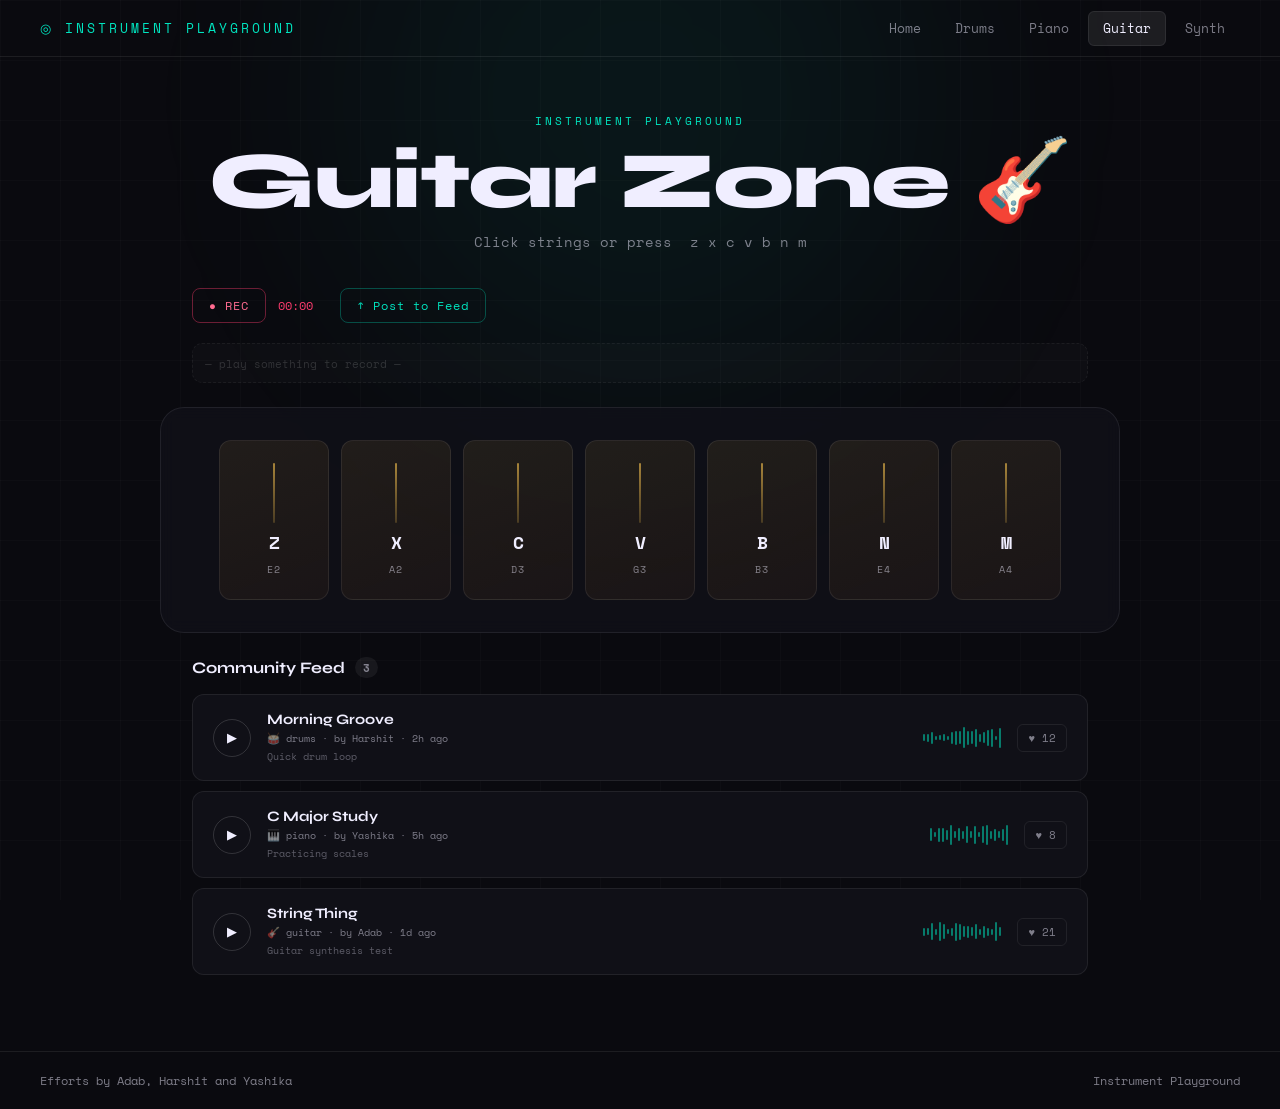
==== guitar.html @ b28dea64 "added all files" ====
<!DOCTYPE html>
<html lang="en" dir="ltr">
<head>
  <meta charset="utf-8">
  <meta name="viewport" content="width=device-width, initial-scale=1.0">
  <title>Guitar Zone · Instrument Playground</title>
  <link href="https://fonts.googleapis.com/css2?family=Space+Mono:wght@400;700&family=Syne:wght@400;700;800&display=swap" rel="stylesheet">
  <link rel="stylesheet" href="./styles.css">
  <style>
    body { --accent: #00e5c0; --accent-glow: rgba(0,229,192,0.10); }
  </style>
</head>
<body data-instrument="guitar" data-emoji="🎸">
  <div class="glow"></div>

  <nav>
    <a class="logo" href="./home.html">◎ Instrument Playground</a>
    <ul class="nav-links">
      <li><a href="./home.html">Home</a></li>
      <li><a href="./index (2).html">Drums</a></li>
      <li><a href="./piano.html">Piano</a></li>
      <li><a href="./guitar.html" class="active">Guitar</a></li>
      <li><a href="./synth.html">Synth</a></li>
    </ul>
  </nav>

  <header class="page-hero">
    <span class="page-tag">Instrument Playground</span>
    <h1>Guitar Zone 🎸</h1>
    <p>Click strings or press &nbsp;z x c v b n m</p>
  </header>

  <div class="controls-bar">
    <button class="ctrl-btn record">● REC</button>
    <span class="rec-timer">00:00</span>
    <button class="ctrl-btn post">↑ Post to Feed</button>
  </div>

  <div class="sequence-strip">
    <div class="sequence-events">
      <span class="seq-empty">— play something to record —</span>
    </div>
  </div>

  <section class="instrument-card">
    <div class="set" id="guitarSet"></div>
  </section>

  <div class="feed-section">
    <div class="feed-header">Community Feed <span class="feed-count" id="feedCount">0</span></div>
    <div class="feed-list" id="feedList"></div>
  </div>

  <div class="modal-overlay" id="postModal">
    <div class="modal">
      <h3>🎸 Share Your Riff</h3>
      <input type="hidden" id="postInstrument">
      <input type="hidden" id="postEmoji">
      <label>Title</label>
      <input type="text" id="postTitle" placeholder="Shredding session...">
      <label>Your Name</label>
      <input type="text" id="postAuthor" placeholder="Adab">
      <label>Description (optional)</label>
      <textarea id="postDesc" placeholder="What did you make?"></textarea>
      <div class="modal-actions">
        <button class="btn-cancel" onclick="closePostModal()">Cancel</button>
        <button class="btn-post" onclick="submitPost()">Post It ↗</button>
      </div>
    </div>
  </div>

  <footer>
    <span>Efforts by Adab, Harshit and Yashika</span>
    <span>Instrument Playground</span>
  </footer>

  <script>
    var audioCtx;

    // Guitar strings: key, note name, frequency (E2 standard ish, shifted up for audibility)
    var guitarStrings = [
      { key: 'z', note: 'E2', freq: 164.81 },
      { key: 'x', note: 'A2', freq: 220.00 },
      { key: 'c', note: 'D3', freq: 293.66 },
      { key: 'v', note: 'G3', freq: 392.00 },
      { key: 'b', note: 'B3', freq: 493.88 },
      { key: 'n', note: 'E4', freq: 329.63 },
      { key: 'm', note: 'A4', freq: 440.00 },
    ];

    // Build buttons
    const set = document.getElementById('guitarSet');
    guitarStrings.forEach(s => {
      const btn = document.createElement('button');
      btn.className = `${s.key} guitar-btn`;
      btn.dataset.key = s.key;
      btn.innerHTML = `
        <div class="string-visual"></div>
        <span class="fret-key">${s.key.toUpperCase()}</span>
        <span class="note-name">${s.note}</span>
      `;
      set.appendChild(btn);
    });

    function getCtx() {
      if (!audioCtx) audioCtx = new (window.AudioContext || window.webkitAudioContext)();
      return audioCtx;
    }

    // Karplus-Strong plucked string synthesis
    function pluckString(frequency) {
      const ctx = getCtx();
      const sampleRate = ctx.sampleRate;
      const bufLen = Math.round(sampleRate / frequency);
      const duration = 3;

      // Fill noise buffer
      const noiseLen = Math.max(bufLen, sampleRate * duration);
      const buffer = ctx.createBuffer(1, noiseLen, sampleRate);
      const data = buffer.getChannelData(0);

      // Seed with noise
      for (let i = 0; i < bufLen; i++) {
        data[i] = Math.random() * 2 - 1;
      }
      // Karplus-Strong averaging filter
      for (let i = bufLen; i < noiseLen; i++) {
        data[i] = 0.4995 * (data[i - bufLen] + data[i - bufLen + 1]);
      }

      const src = ctx.createBufferSource();
      src.buffer = buffer;

      const gain = ctx.createGain();
      gain.gain.setValueAtTime(0.9, ctx.currentTime);
      gain.gain.exponentialRampToValueAtTime(0.001, ctx.currentTime + duration);

      src.connect(gain);
      gain.connect(ctx.destination);
      src.start();
      src.stop(ctx.currentTime + duration);
    }

    function makeSound(key) {
      const s = guitarStrings.find(g => g.key === key);
      if (s) pluckString(s.freq);
    }
  </script>
  <script src="./shared.js"></script>
</body>
</html>
---- styles.css ----
*, *::before, *::after { box-sizing: border-box; margin: 0; padding: 0; }

:root {
  --bg: #0a0a0f;
  --surface: #12121a;
  --border: rgba(255,255,255,0.08);
  --text: #f0eeff;
  --muted: rgba(240,238,255,0.5);

  /* per-page accents set on body */
  --accent: #ff3c6e;
  --accent-glow: rgba(255,60,110,0.12);
}

body {
  background: var(--bg);
  color: var(--text);
  font-family: 'Syne', sans-serif;
  min-height: 100vh;
  overflow-x: hidden;
}

body::before {
  content: '';
  position: fixed;
  inset: 0;
  background-image:
    linear-gradient(rgba(255,255,255,0.02) 1px, transparent 1px),
    linear-gradient(90deg, rgba(255,255,255,0.02) 1px, transparent 1px);
  background-size: 60px 60px;
  pointer-events: none;
  z-index: 0;
}

.glow {
  position: fixed;
  width: 600px; height: 600px;
  border-radius: 50%;
  filter: blur(130px);
  pointer-events: none;
  z-index: 0;
  top: -200px; left: 50%;
  transform: translateX(-50%);
  background: var(--accent-glow);
  opacity: 0.6;
}

/* ── NAV ── */
nav {
  position: relative;
  z-index: 10;
  display: flex;
  justify-content: space-between;
  align-items: center;
  padding: 18px 40px;
  border-bottom: 1px solid var(--border);
}

.logo {
  font-family: 'Space Mono', monospace;
  font-size: 0.8rem;
  letter-spacing: 3px;
  text-transform: uppercase;
  color: var(--accent);
  text-decoration: none;
}

.nav-links {
  display: flex;
  gap: 4px;
  list-style: none;
}

.nav-links a {
  text-decoration: none;
  color: var(--muted);
  font-size: 0.8rem;
  font-family: 'Space Mono', monospace;
  padding: 7px 14px;
  border-radius: 6px;
  border: 1px solid transparent;
  transition: all 0.2s;
}
.nav-links a:hover { color: var(--text); background: rgba(255,255,255,0.05); }
.nav-links a.active {
  color: var(--text);
  background: rgba(255,255,255,0.08);
  border-color: var(--border);
}

/* ── HERO ── */
.page-hero {
  position: relative;
  z-index: 1;
  text-align: center;
  padding: 56px 24px 36px;
}

.page-tag {
  font-family: 'Space Mono', monospace;
  font-size: 0.68rem;
  letter-spacing: 3px;
  text-transform: uppercase;
  color: var(--accent);
  margin-bottom: 12px;
  display: block;
}

.page-hero h1 {
  font-size: clamp(2.4rem, 7vw, 5rem);
  font-weight: 800;
  letter-spacing: -1.5px;
  margin-bottom: 10px;
  line-height: 1;
}

.page-hero p {
  font-size: 0.9rem;
  color: var(--muted);
  font-family: 'Space Mono', monospace;
}

/* ── INSTRUMENT CARD ── */
.instrument-card {
  position: relative;
  z-index: 1;
  max-width: 960px;
  margin: 24px auto;
  background: rgba(18,18,26,0.7);
  border: 1px solid var(--border);
  border-radius: 24px;
  padding: 32px;
  backdrop-filter: blur(8px);
}

/* ── PAD / KEY GRID ── */
.set {
  display: flex;
  flex-wrap: wrap;
  justify-content: center;
  gap: 12px;
}

/* ── DRUM PADS ── */
.drum {
  width: 140px;
  height: 140px;
  border-radius: 16px;
  border: 2px solid rgba(255,255,255,0.1);
  background: rgba(255,255,255,0.04);
  color: var(--text);
  font-family: 'Syne', sans-serif;
  font-size: 1.8rem;
  font-weight: 800;
  cursor: pointer;
  display: flex;
  flex-direction: column;
  align-items: center;
  justify-content: flex-end;
  padding-bottom: 14px;
  position: relative;
  overflow: hidden;
  transition: transform 0.08s, border-color 0.15s;
  background-size: cover;
  background-position: center;
}

.drum .key-label {
  font-family: 'Space Mono', monospace;
  font-size: 0.65rem;
  letter-spacing: 1px;
  color: var(--muted);
  text-transform: uppercase;
  position: absolute;
  top: 10px;
  left: 12px;
}

.drum .pad-name {
  font-size: 0.75rem;
  font-weight: 700;
  letter-spacing: 1px;
}

.drum:hover { border-color: rgba(255,255,255,0.2); transform: scale(1.02); }

/* ── PIANO KEYS ── */
.piano {
  width: 80px;
  height: 200px;
  border-radius: 0 0 12px 12px;
  border: 1.5px solid rgba(255,255,255,0.12);
  background: linear-gradient(180deg, #e8e8f0 0%, #c8c8d8 100%);
  color: #2a2a3a;
  font-family: 'Space Mono', monospace;
  font-size: 0.9rem;
  font-weight: 700;
  cursor: pointer;
  display: flex;
  align-items: flex-end;
  justify-content: center;
  padding-bottom: 14px;
  transition: transform 0.07s;
  position: relative;
}

.piano::after {
  content: attr(data-note);
  position: absolute;
  bottom: 12px;
  font-size: 0.6rem;
  font-family: 'Space Mono', monospace;
  color: rgba(42,42,58,0.5);
  letter-spacing: 0.5px;
}

.piano:hover { background: linear-gradient(180deg, #f0f0ff 0%, #d8d8e8 100%); }

/* ── GUITAR STRINGS ── */
.guitar-btn {
  width: 110px;
  height: 160px;
  border-radius: 12px;
  border: 1.5px solid rgba(255,255,255,0.08);
  background: linear-gradient(160deg, rgba(255,200,80,0.08), rgba(255,150,30,0.05));
  color: var(--text);
  font-family: 'Space Mono', monospace;
  font-size: 0.8rem;
  cursor: pointer;
  display: flex;
  flex-direction: column;
  align-items: center;
  justify-content: center;
  gap: 6px;
  transition: transform 0.08s, border-color 0.2s;
  position: relative;
  overflow: hidden;
}

.guitar-btn:hover { border-color: rgba(255,200,80,0.25); transform: scale(1.03); }

.guitar-btn .string-visual {
  width: 2px;
  height: 60px;
  background: linear-gradient(180deg, rgba(255,200,80,0.6), rgba(255,200,80,0.2));
  border-radius: 1px;
  transition: width 0.1s;
}
.guitar-btn:hover .string-visual { width: 3px; }

.guitar-btn .fret-key {
  font-size: 1.1rem;
  font-weight: 700;
  color: var(--text);
}
.guitar-btn .note-name {
  font-size: 0.65rem;
  color: var(--muted);
  letter-spacing: 1px;
}

/* ── SYNTH KEYS ── */
.synth-btn {
  width: 100px;
  height: 120px;
  border-radius: 10px;
  border: 1.5px solid rgba(167,139,250,0.15);
  background: linear-gradient(160deg, rgba(167,139,250,0.06), rgba(139,92,246,0.03));
  color: var(--text);
  font-family: 'Space Mono', monospace;
  font-size: 0.85rem;
  cursor: pointer;
  display: flex;
  flex-direction: column;
  align-items: center;
  justify-content: center;
  gap: 4px;
  transition: transform 0.08s, box-shadow 0.15s, border-color 0.15s;
  position: relative;
}

.synth-btn:hover {
  border-color: rgba(167,139,250,0.4);
  transform: scale(1.03);
  box-shadow: 0 0 20px rgba(167,139,250,0.12);
}

.synth-btn .synth-key { font-size: 1.3rem; font-weight: 800; }
.synth-btn .synth-note { font-size: 0.6rem; color: var(--muted); letter-spacing: 1px; }
.synth-btn .synth-bar {
  position: absolute;
  bottom: 0; left: 0; right: 0;
  height: 3px;
  background: linear-gradient(90deg, transparent, rgba(167,139,250,0.5), transparent);
  border-radius: 0 0 8px 8px;
}

/* ── PRESSED STATE ── */
.pressed {
  transform: scale(0.95) translateY(2px) !important;
  border-color: var(--accent) !important;
  opacity: 0.75;
  box-shadow: 0 0 0 2px var(--accent-glow);
}

/* ── CONTROLS BAR ── */
.controls-bar {
  position: relative;
  z-index: 1;
  max-width: 960px;
  margin: 0 auto 20px;
  padding: 0 32px;
  display: flex;
  gap: 12px;
  align-items: center;
  flex-wrap: wrap;
}

.ctrl-btn {
  font-family: 'Space Mono', monospace;
  font-size: 0.72rem;
  letter-spacing: 1px;
  padding: 8px 16px;
  border-radius: 8px;
  border: 1px solid var(--border);
  background: transparent;
  color: var(--muted);
  cursor: pointer;
  transition: all 0.2s;
}
.ctrl-btn:hover { background: rgba(255,255,255,0.06); color: var(--text); }
.ctrl-btn.record { border-color: rgba(255,60,110,0.4); color: #ff6b90; }
.ctrl-btn.record:hover { background: rgba(255,60,110,0.08); }
.ctrl-btn.record.recording { background: rgba(255,60,110,0.15); color: #ff3c6e; animation: pulse 1s ease-in-out infinite; }
@keyframes pulse { 0%, 100% { opacity: 1; } 50% { opacity: 0.6; } }

.ctrl-btn.stop { border-color: rgba(251,191,36,0.3); color: #fbbf24; }
.ctrl-btn.post { border-color: rgba(0,229,192,0.3); color: #00e5c0; }
.ctrl-btn.post:hover { background: rgba(0,229,192,0.08); }

.rec-timer {
  font-family: 'Space Mono', monospace;
  font-size: 0.75rem;
  color: #ff3c6e;
  min-width: 50px;
}

/* ── SEQUENCER STRIP ── */
.sequence-strip {
  position: relative;
  z-index: 1;
  max-width: 960px;
  margin: 0 auto 16px;
  padding: 0 32px;
}

.sequence-events {
  display: flex;
  gap: 6px;
  min-height: 40px;
  background: rgba(255,255,255,0.02);
  border: 1px dashed rgba(255,255,255,0.06);
  border-radius: 10px;
  padding: 8px 12px;
  align-items: center;
  flex-wrap: wrap;
  font-family: 'Space Mono', monospace;
  font-size: 0.7rem;
}

.seq-event {
  padding: 3px 8px;
  border-radius: 4px;
  background: rgba(255,255,255,0.06);
  color: var(--muted);
  border: 1px solid rgba(255,255,255,0.06);
  animation: pop 0.15s ease;
}
@keyframes pop { from { transform: scale(0.7); opacity: 0; } to { transform: scale(1); opacity: 1; } }

.seq-empty {
  color: rgba(255,255,255,0.15);
  font-family: 'Space Mono', monospace;
  font-size: 0.7rem;
}

/* ── POST MODAL ── */
.modal-overlay {
  position: fixed;
  inset: 0;
  background: rgba(0,0,0,0.8);
  z-index: 100;
  display: flex;
  align-items: center;
  justify-content: center;
  backdrop-filter: blur(4px);
  opacity: 0;
  pointer-events: none;
  transition: opacity 0.2s;
}
.modal-overlay.open { opacity: 1; pointer-events: all; }

.modal {
  background: #1a1a26;
  border: 1px solid rgba(255,255,255,0.12);
  border-radius: 20px;
  padding: 32px;
  width: min(480px, 90vw);
  position: relative;
}

.modal h3 {
  font-size: 1.4rem;
  margin-bottom: 20px;
}

.modal label {
  display: block;
  font-family: 'Space Mono', monospace;
  font-size: 0.68rem;
  letter-spacing: 2px;
  text-transform: uppercase;
  color: var(--muted);
  margin-bottom: 6px;
}

.modal input, .modal textarea, .modal select {
  width: 100%;
  background: rgba(255,255,255,0.05);
  border: 1px solid rgba(255,255,255,0.1);
  border-radius: 10px;
  padding: 10px 14px;
  color: var(--text);
  font-family: 'Syne', sans-serif;
  font-size: 0.95rem;
  outline: none;
  margin-bottom: 16px;
  transition: border-color 0.2s;
}
.modal input:focus, .modal textarea:focus {
  border-color: rgba(255,255,255,0.25);
}
.modal textarea { height: 80px; resize: none; }

.modal-actions { display: flex; gap: 10px; justify-content: flex-end; }

.btn-cancel, .btn-post {
  font-family: 'Space Mono', monospace;
  font-size: 0.75rem;
  letter-spacing: 1px;
  padding: 10px 22px;
  border-radius: 8px;
  cursor: pointer;
  transition: all 0.2s;
  border: 1px solid;
}
.btn-cancel { background: transparent; border-color: var(--border); color: var(--muted); }
.btn-cancel:hover { background: rgba(255,255,255,0.04); color: var(--text); }
.btn-post { background: #00e5c0; border-color: #00e5c0; color: #0a0a0f; font-weight: 700; }
.btn-post:hover { background: #00ccaa; }

/* ── COMMUNITY FEED ── */
.feed-section {
  position: relative;
  z-index: 1;
  max-width: 960px;
  margin: 16px auto;
  padding: 0 32px 60px;
}

.feed-header {
  font-size: 1rem;
  font-weight: 700;
  margin-bottom: 16px;
  display: flex;
  align-items: center;
  gap: 10px;
}

.feed-count {
  font-family: 'Space Mono', monospace;
  font-size: 0.7rem;
  padding: 2px 8px;
  border-radius: 99px;
  background: rgba(255,255,255,0.06);
  color: var(--muted);
}

.feed-list {
  display: flex;
  flex-direction: column;
  gap: 10px;
}

.feed-card {
  background: rgba(18,18,26,0.8);
  border: 1px solid var(--border);
  border-radius: 12px;
  padding: 16px 20px;
  display: flex;
  align-items: center;
  gap: 16px;
}

.feed-play-btn {
  width: 38px; height: 38px;
  border-radius: 50%;
  border: 1.5px solid rgba(255,255,255,0.15);
  background: transparent;
  color: var(--text);
  cursor: pointer;
  display: flex;
  align-items: center;
  justify-content: center;
  font-size: 0.8rem;
  flex-shrink: 0;
  transition: all 0.2s;
}
.feed-play-btn:hover { background: rgba(255,255,255,0.06); border-color: rgba(255,255,255,0.3); }

.feed-info { flex: 1; min-width: 0; }
.feed-title { font-size: 0.9rem; font-weight: 700; }
.feed-meta { font-family: 'Space Mono', monospace; font-size: 0.65rem; color: var(--muted); margin-top: 2px; }

.feed-mini-wave {
  display: flex;
  gap: 2px;
  align-items: center;
  height: 24px;
  opacity: 0.5;
}
.feed-mini-wave span {
  width: 2px;
  border-radius: 1px;
  background: var(--accent);
}

.feed-like-btn {
  font-family: 'Space Mono', monospace;
  font-size: 0.68rem;
  background: transparent;
  border: 1px solid var(--border);
  border-radius: 6px;
  padding: 5px 10px;
  color: var(--muted);
  cursor: pointer;
  transition: all 0.2s;
  flex-shrink: 0;
}
.feed-like-btn:hover { color: #ff6b90; border-color: rgba(255,60,110,0.3); }
.feed-like-btn.liked { color: #ff3c6e; border-color: rgba(255,60,110,0.4); background: rgba(255,60,110,0.08); }

/* ── SYNTH CONTROLS ── */
.synth-controls {
  position: relative;
  z-index: 1;
  max-width: 960px;
  margin: 0 auto 20px;
  padding: 0 32px;
  display: flex;
  gap: 24px;
  align-items: center;
  flex-wrap: wrap;
}

.synth-knob-group {
  display: flex;
  flex-direction: column;
  gap: 4px;
  min-width: 120px;
}

.synth-knob-group label {
  font-family: 'Space Mono', monospace;
  font-size: 0.65rem;
  letter-spacing: 2px;
  text-transform: uppercase;
  color: var(--muted);
}

.synth-knob-group input[type=range] {
  width: 100%;
  accent-color: #a78bfa;
}

.wave-select {
  font-family: 'Space Mono', monospace;
  font-size: 0.75rem;
  background: rgba(255,255,255,0.05);
  border: 1px solid var(--border);
  border-radius: 8px;
  padding: 6px 12px;
  color: var(--text);
  outline: none;
  cursor: pointer;
}

/* ── FOOTER ── */
footer {
  position: relative;
  z-index: 1;
  border-top: 1px solid var(--border);
  padding: 20px 40px;
  display: flex;
  justify-content: space-between;
  align-items: center;
  font-family: 'Space Mono', monospace;
  font-size: 0.72rem;
  color: var(--muted);
}

@media (max-width: 640px) {
  nav { padding: 14px 16px; }
  .nav-links a { padding: 6px 10px; font-size: 0.72rem; }
  .instrument-card { margin: 16px; padding: 20px 16px; }
  .drum { width: 100px; height: 100px; font-size: 1.4rem; }
  .piano { width: 60px; height: 160px; }
  .guitar-btn { width: 85px; height: 130px; }
  .synth-btn { width: 80px; height: 100px; }
  .controls-bar, .sequence-strip, .feed-section { padding: 0 16px; }
  footer { padding: 16px; flex-direction: column; gap: 6px; }
}
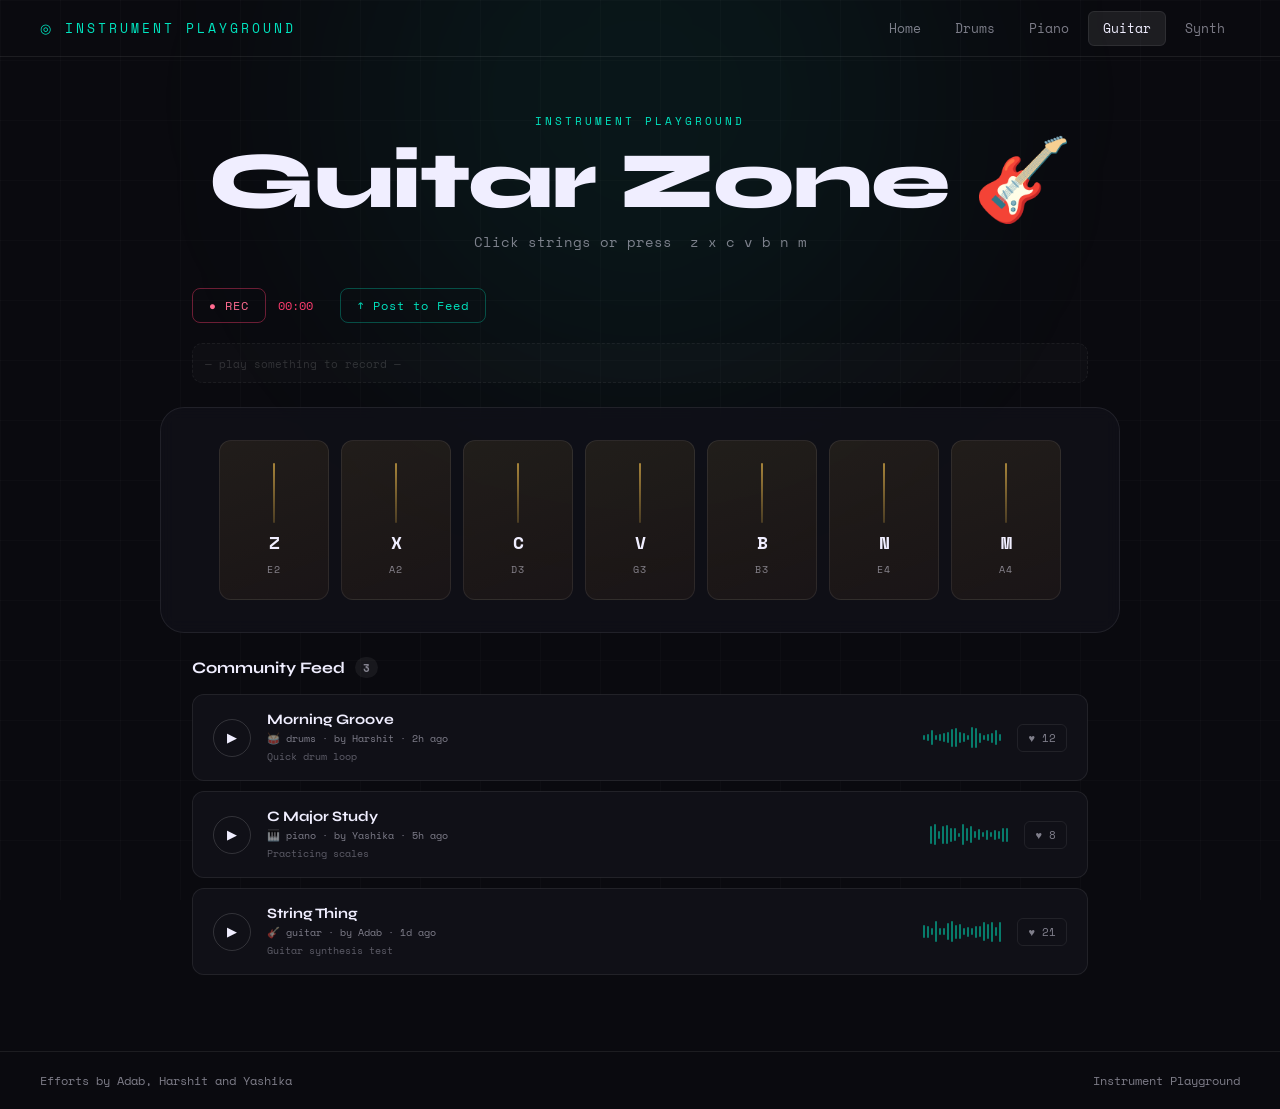
==== commit 441c9c32: "Fix link to Drums page in navigation" ====
--- a/guitar.html
+++ b/guitar.html
@@ -17,7 +17,7 @@
     <a class="logo" href="./home.html">◎ Instrument Playground</a>
     <ul class="nav-links">
       <li><a href="./home.html">Home</a></li>
-      <li><a href="./index (2).html">Drums</a></li>
+      <li><a href="./index.html">Drums</a></li>
       <li><a href="./piano.html">Piano</a></li>
       <li><a href="./guitar.html" class="active">Guitar</a></li>
       <li><a href="./synth.html">Synth</a></li>
